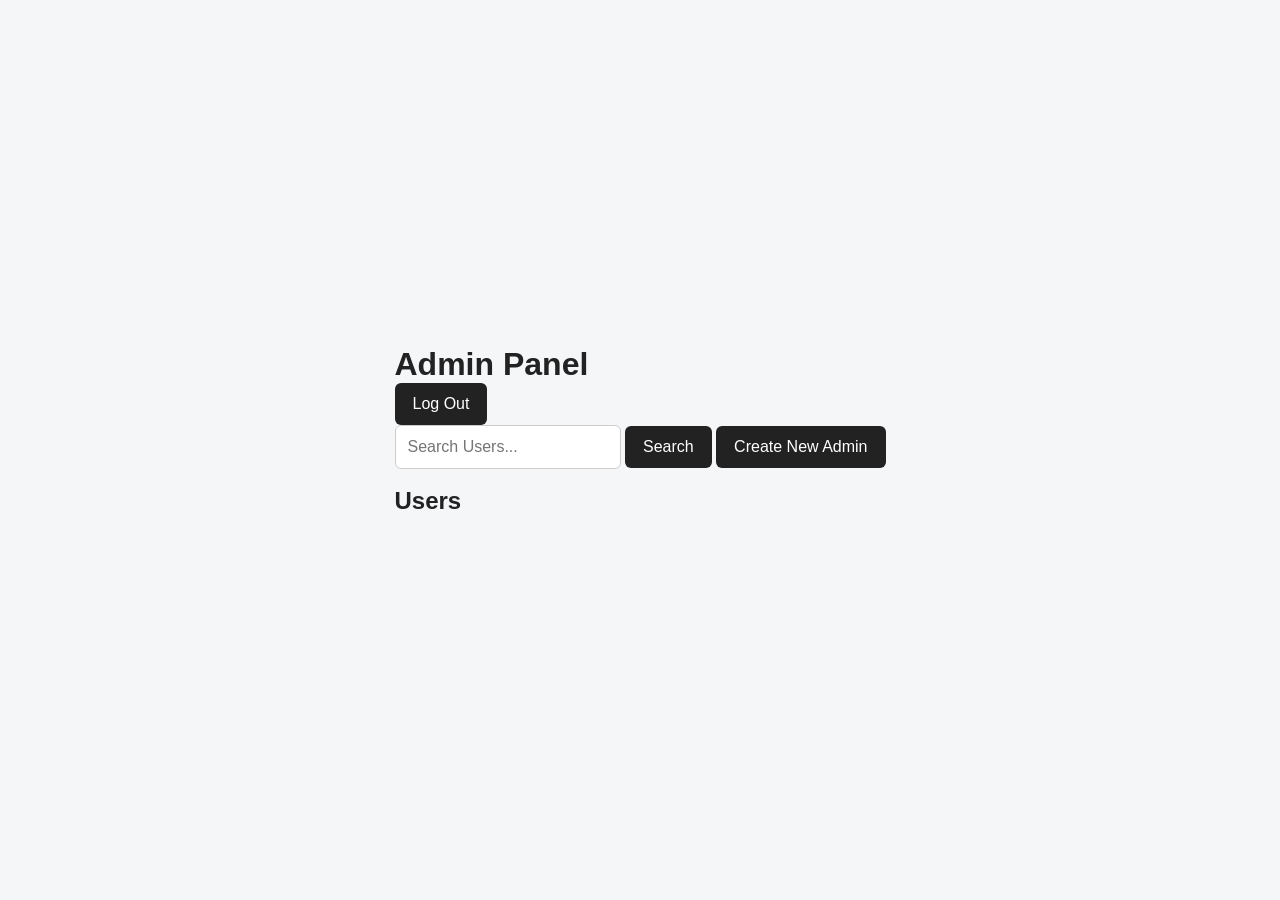
==== html/admin.html @ 0f12a68f "Matching with html file on server" ====
<!DOCTYPE html>
<html lang="en">
    <head>
        <meta charset="UTF-8">
        <meta name="viewport" content="width=device-width, initial-scale-1.0">

        <title>Administrator Panel</title>

        <link rel="stylesheet" href="css/styles.css">
    </head>

    <body>

        <main class="admin-panel">
            <header class="admin-header">
                <div>
                    <h1>Admin Panel</h1>
                    <p id="welcomeMessage"></p>
                </div>

                <button type="button" id="logoutButton">Log Out</button>
            </header>

            <section class="admin-controls" id="adminPanel">
                <input
                    type="text"
                    id="searchInput"
                    placeholder="Search Users..."
                >

                <button type="button" id="searchButton">
                    Search
                </button>

                <button type="button" id="showAddButton">
                        Create New Admin
                </button>
                

            </section>

            <!-- Disable Users -->
            <section id="banSection" hidden>
                <h2>Ban User</h2>

                <form id="banUserForm" hidden>
                    <label for="Username">Username</label>
                    <input
                        type="text"
                        id="targetUser"
                        name="targetUser"
                        required
                    >

                    <button type="submit">Disable Account</button>
                    <button type="button" id="cancelBan">Back</button>
                </form>

                <p id="banMessage" class="message"></p>

            </section>

            <!-- Change Password -->
             <section id="changePassSection" hidden>
                <h2>Change User's Password</h2>

                <form id="changePassForm">
                    <label for="Username">Username</label>
                    <input
                        type="text"
                        id="userUsername"
                        name="userUsername"
                        required
                    >

                    <label for="newPassword">New Password</label>
                    <input
                        type="password"
                        id="newPass"
                        name="newPass"
                        required
                    >

                    <button type="submit">Confirm Changes</button>
                    <button type="button" id="cancelChangePass">Back</button>
                </form>

                <p id="changeMessage"></p>
             </section>


            <!-- Add Admin -->
            <section id="addAdminSection" hidden>
                <form id="addAdminForm">
                    <label for="firstName">First Name</label>
                    <input
                        type="text"
                        id="firstName"
                        name="firstName"
                        required
                    >

                    <label for="lastName">Last Name</label>
                    <input
                        type="text"
                        id="lastName"
                        name="lastName"
                        required
                    >

                    <label for="registerUsername">Username</label>
                    <input
                        type="text"
                        id="registerUsername"
                        name="registerUsername"
                        required
                    >

                    <label for="registerPassword">Password</label>
                    <input
                        type="password"
                        id="registerPassword"
                        name="registerPassword"
                        required
                    >

                    <button type="submit">Create Admin Account</button>
                    <button type="button" id="cancelAdd">Back</button>
                </form>

                <p id="addMessage"></p>
            </section>

            <!-- Search Results -->
            <section id="searchResults">
                <h2>Users</h2>

                <p id="searchMessage" class="message"></p>

                <div id="usersList"></div>
            </section>
        </main>

        <script src="js/admin.js"></script>
    </body>
</html>
---- html/css/styles.css ----
* {
    box-sizing: border-box;
    margin: 0;
    padding: 0;
}

body {
    font-family: Arial, sans-serif;
    background: #f4f6f8;
    min-height: 100vh;
    display: flex;
    justify-content: center;
    align-items: center;
    color: #222;
}

.auth-container {
    background: white;
    width: 100%;
    max-width: 420px;
    padding: 40px;
    border-radius: 12px;
    box-shadow: 0 8px 25px rgba(0, 0, 0, 0.1);
}

.auth-container > h1 {
    text-align: center;
    margin-bottom: 8px;
}

.auth-container > p {
    text-align: center;
    color: #666;
    margin-bottom: 30px;
}

section h2 {
    margin-bottom: 20px;
}

form {
    display: flex;
    flex-direction: column;
}

label {
    margin-bottom: 6px;
    font-weight: 600;
}

input {
    padding: 12px;
    margin-bottom: 18px;
    border: 1px solid #ccc;
    border-radius: 6px;
    font-size: 16px;
}

input:focus {
    outline: 2px solid #333;
    outline-offset: 1px;
}

button {
    padding: 12px 18px;
    border: none;
    border-radius: 6px;
    background: #222;
    color: white;
    font-size: 16px;
    cursor: pointer;
}

button:hover {
    background: #444;
}

section > p {
    margin-top: 18px;
    text-align: center;
}

section > p button {
    background: none;
    color: #222;
    padding: 0;
    font-weight: 600;
    text-decoration: underline;
}

section > p button:hover {
    background: none;
}

.message {
    min-height: 20px;
    margin-top: 12px;
}

[hidden] {
    display: none;
}

/* Contacts Page */

.contacts-page {
    display: block;
    padding: 40px 20px;
}

.contacts-container {
    width: 100%;
    max-width: 1000px;
    margin: 0 auto;
    background: white;
    padding: 35px;
    border-radius: 12px;
    box-shadow: 0 8px 25px rgba(0, 0, 0, 0.1);
}

.contacts-header {
    display: flex;
    justify-content: space-between;
    align-items: center;
    margin-bottom: 30px;
}

.contacts-header h1 {
    margin-bottom: 5px;
}

.contacts-header p {
    color: #666;
}

.contact-controls {
    display: flex;
    gap: 10px;
    margin-bottom: 30px;
}

.contact-controls input {
    flex: 1;
    margin-bottom: 0;
}

.contact-controls button {
    white-space: nowrap;
}

#addContactSection {
    margin-bottom: 30px;
    padding: 25px;
    background: #f4f6f8;
    border-radius: 8px;
}

#addContactSection h2 {
    margin-bottom: 20px;
}

#cancelAddButton {
    margin-top: 10px;
    background: #666;
}

#contactsList {
    margin-top: 15px;
}

.contact-card {
    padding: 18px;
    margin-bottom: 12px;
    border: 1px solid #ddd;
    border-radius: 8px;
}

.contact-card h3 {
    margin-bottom: 8px;
}

.contact-card p {
    margin: 4px 0;
    color: #555;
}
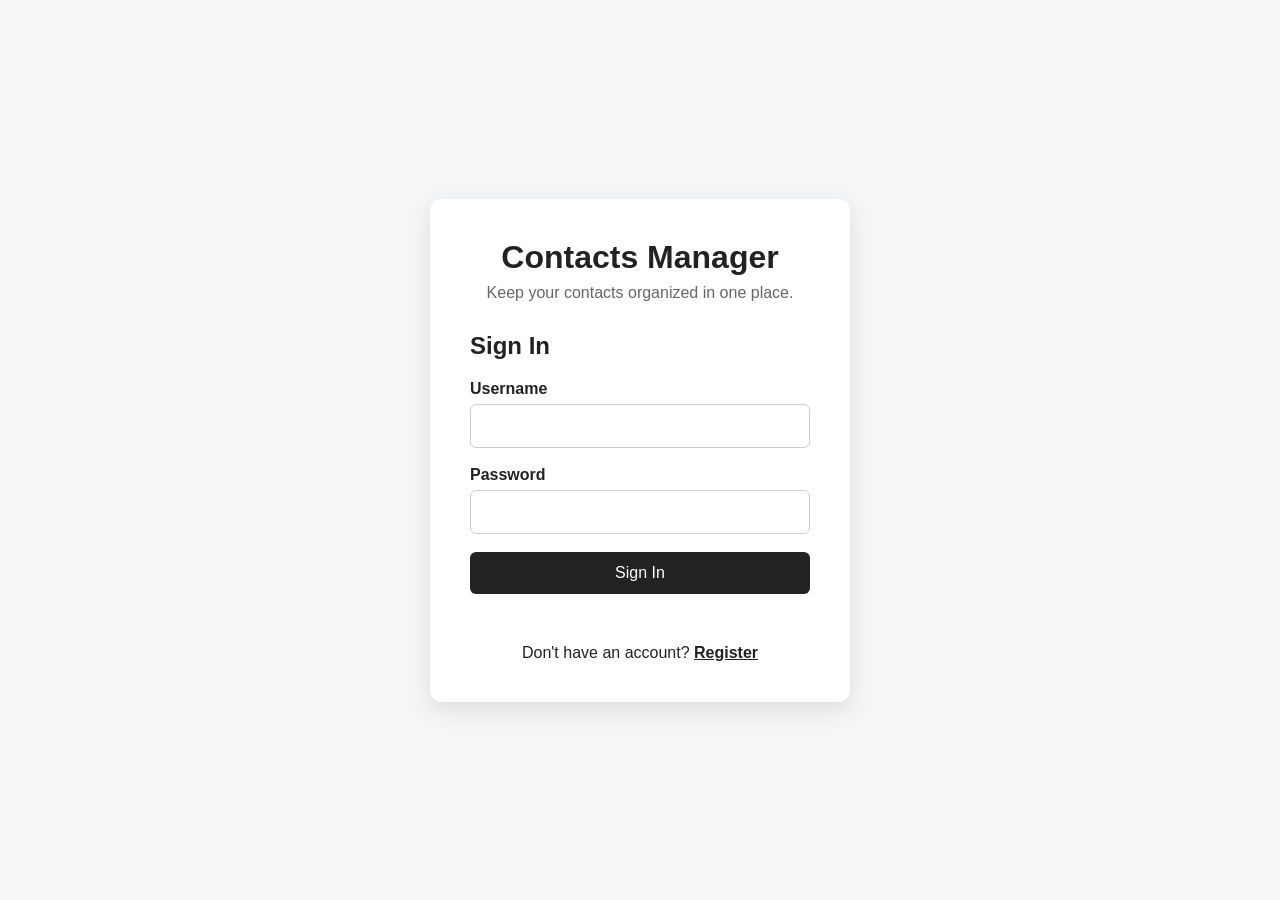
==== commit 24671f0c: "Progress with admin files" ====
--- a/html/admin.html
+++ b/html/admin.html
@@ -14,7 +14,7 @@
         <main class="admin-panel">
             <header class="admin-header">
                 <div>
-                    <h1>Admin Panel</h1>
+                    <h1>Administrator Panel</h1>
                     <p id="welcomeMessage"></p>
                 </div>
 
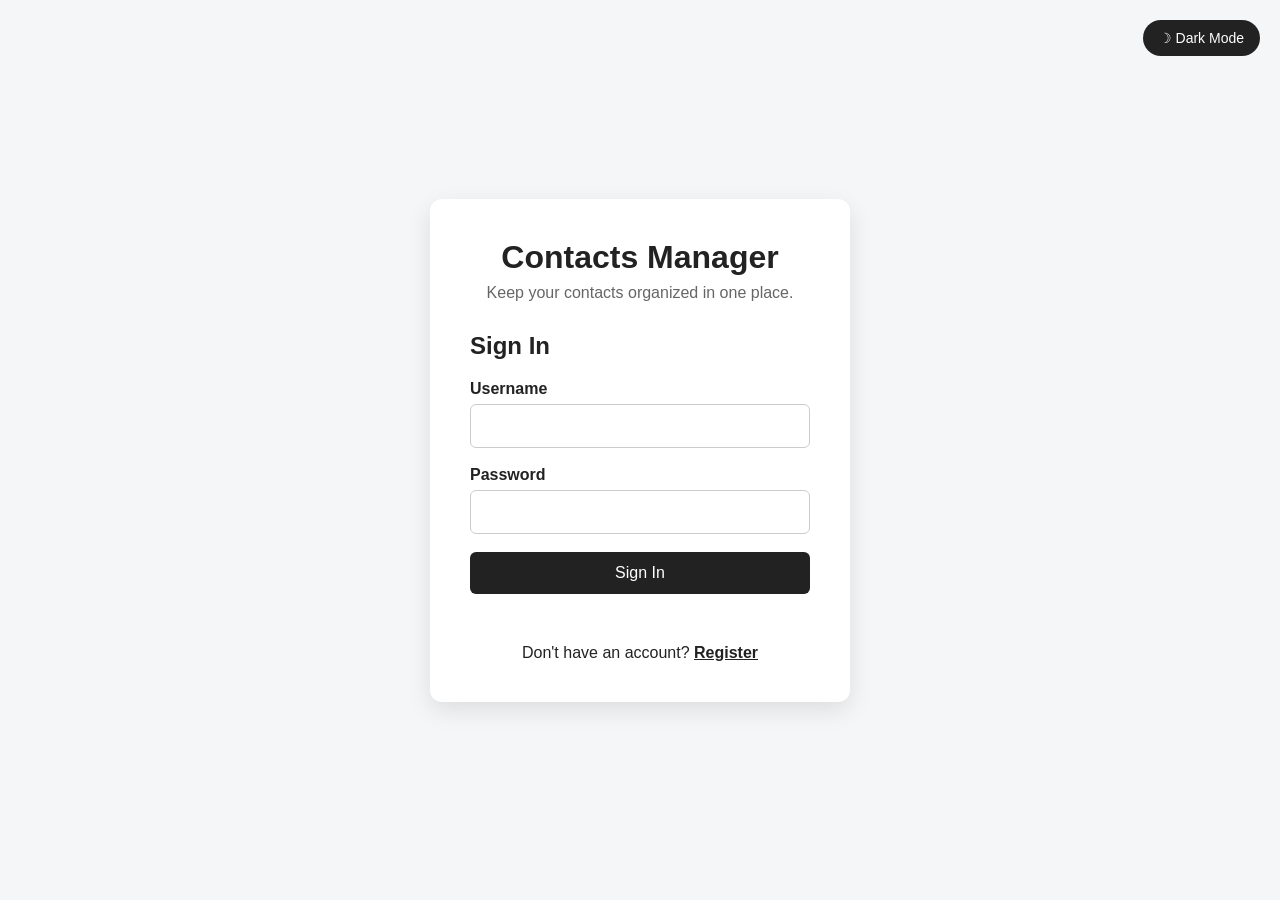
==== commit 9aeb8ca0: "Add light and dark mode" ====
--- a/html/admin.html
+++ b/html/admin.html
@@ -2,14 +2,17 @@
 <html lang="en">
     <head>
         <meta charset="UTF-8">
-        <meta name="viewport" content="width=device-width, initial-scale-1.0">
+        <meta name="viewport" content="width=device-width, initial-scale=1.0">
 
         <title>Administrator Panel</title>
 
         <link rel="stylesheet" href="css/styles.css">
     </head>
 
-    <body>
+    <body class="admin-page">
+        <button id="themeToggle" class="theme-toggle" type="button">
+    ☽ Dark Mode
+</button>
 
         <main class="admin-panel">
             <header class="admin-header">
@@ -35,59 +38,8 @@
                 <button type="button" id="showAddButton">
                         Create New Admin
                 </button>
-                
 
             </section>
-
-            <!-- Disable Users -->
-            <section id="banSection" hidden>
-                <h2>Ban User</h2>
-
-                <form id="banUserForm" hidden>
-                    <label for="Username">Username</label>
-                    <input
-                        type="text"
-                        id="targetUser"
-                        name="targetUser"
-                        required
-                    >
-
-                    <button type="submit">Disable Account</button>
-                    <button type="button" id="cancelBan">Back</button>
-                </form>
-
-                <p id="banMessage" class="message"></p>
-
-            </section>
-
-            <!-- Change Password -->
-             <section id="changePassSection" hidden>
-                <h2>Change User's Password</h2>
-
-                <form id="changePassForm">
-                    <label for="Username">Username</label>
-                    <input
-                        type="text"
-                        id="userUsername"
-                        name="userUsername"
-                        required
-                    >
-
-                    <label for="newPassword">New Password</label>
-                    <input
-                        type="password"
-                        id="newPass"
-                        name="newPass"
-                        required
-                    >
-
-                    <button type="submit">Confirm Changes</button>
-                    <button type="button" id="cancelChangePass">Back</button>
-                </form>
-
-                <p id="changeMessage"></p>
-             </section>
-
 
             <!-- Add Admin -->
             <section id="addAdminSection" hidden>
@@ -125,7 +77,7 @@
                     >
 
                     <button type="submit">Create Admin Account</button>
-                    <button type="button" id="cancelAdd">Back</button>
+                    <button type="button" id="cancelAddAdmin">Back</button>
                 </form>
 
                 <p id="addMessage"></p>
--- a/html/css/styles.css
+++ b/html/css/styles.css
@@ -182,4 +182,125 @@
 .contact-card p {
     margin: 4px 0;
     color: #555;
+}
+
+/* Admin Page */
+
+.admin-page {
+    display: block;
+    padding: 40px 20px;
+}
+
+.admin-panel {
+    width: 100%;
+    max-width: 1000px;
+    margin: 0 auto;
+    background: white;
+    padding: 35px;
+    border-radius: 12px;
+    box-shadow: 0 8px 25px rgba(0, 0, 0, 0.1);
+}
+
+.admin-header {
+    display: flex;
+    justify-content: space-between;
+    align-items: center;
+    margin-bottom: 30px;
+}
+
+.admin-controls {
+    display: flex;
+    gap: 10px;
+    margin-bottom: 30px;
+}
+
+.admin-controls input {
+    flex: 1;
+    margin-bottom: 0;
+}
+
+.admin-controls button {
+    white-space: nowrap;
+}
+
+#cancelAddAdmin {
+    background: red;
+    margin-top: 16px;
+}
+
+/* Light / Dark Mode */
+
+body.dark-mode {
+    background: #121212;
+    color: #f5f5f5;
+}
+
+body.dark-mode .auth-container,
+body.dark-mode .contacts-container,
+body.dark-mode .admin-panel {
+    background: #1e1e1e;
+    color: #f5f5f5;
+    box-shadow: 0 8px 25px rgba(0, 0, 0, 0.35);
+}
+
+body.dark-mode .auth-container > p,
+body.dark-mode .contacts-header p,
+body.dark-mode .contact-card p {
+    color: #c7c7c7;
+}
+
+body.dark-mode input {
+    background: #2a2a2a;
+    color: #f5f5f5;
+    border-color: #555;
+}
+
+body.dark-mode input::placeholder {
+    color: #aaa;
+}
+
+body.dark-mode input:focus {
+    outline-color: #ddd;
+}
+
+body.dark-mode #addContactSection {
+    background: #292929;
+}
+
+body.dark-mode .contact-card {
+    background: #292929;
+    border-color: #444;
+}
+
+body.dark-mode section > p button {
+    color: #f5f5f5;
+}
+
+/* Theme Toggle */
+
+.theme-toggle {
+    position: fixed;
+    top: 20px;
+    right: 20px;
+    background: #222;
+    color: white;
+    border: none;
+    border-radius: 20px;
+    padding: 10px 16px;
+    font-size: 14px;
+    cursor: pointer;
+    z-index: 1000;
+}
+
+.theme-toggle:hover {
+    background: #444;
+}
+
+body.dark-mode .theme-toggle {
+    background: #f5f5f5;
+    color: #222;
+}
+
+body.dark-mode .theme-toggle:hover {
+    background: #ddd;
 }
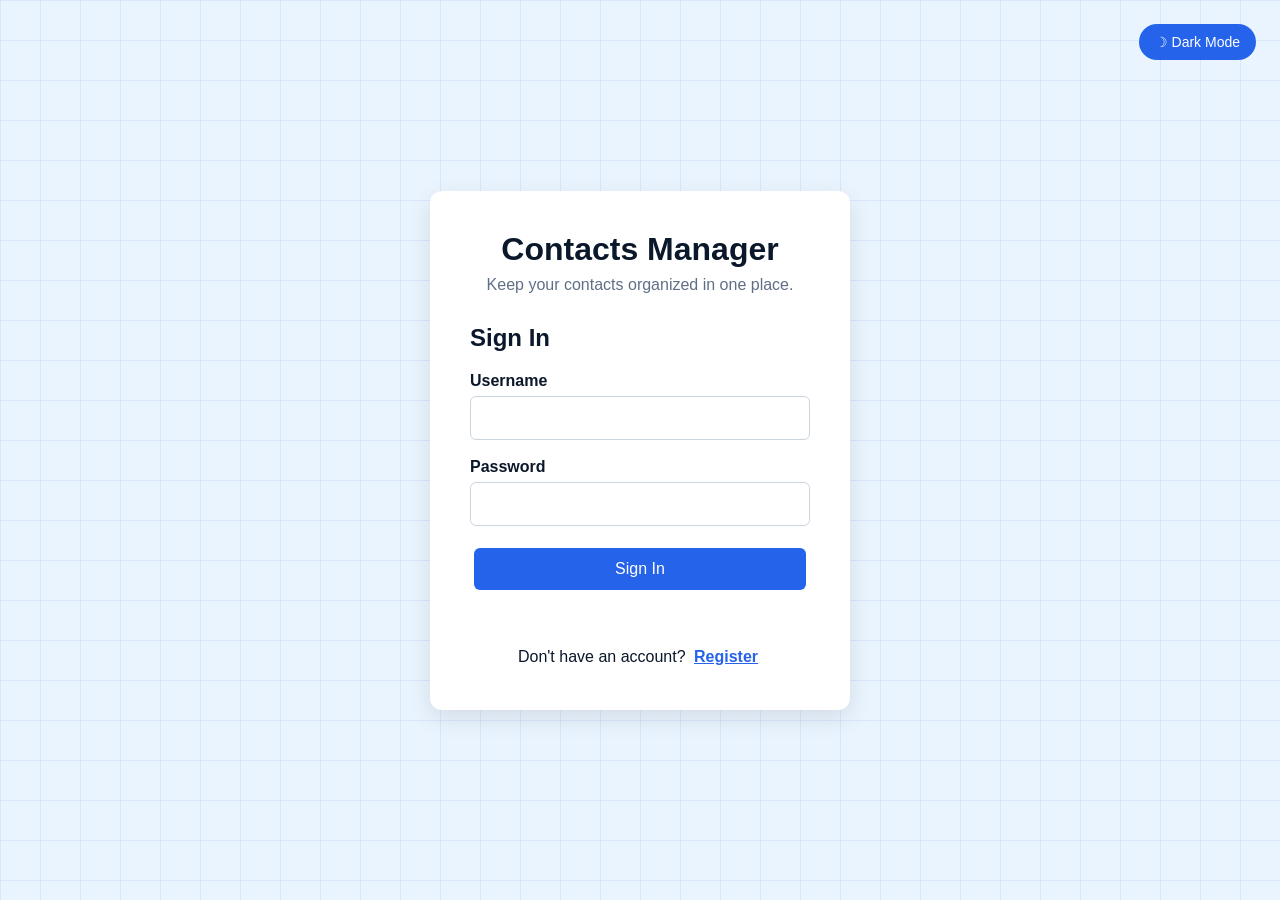
==== commit ab99cf48: "Added an edit contact form Allowed dark-mode to persist to the login page Fixed an issue with admins" ====
--- a/html/admin.html
+++ b/html/admin.html
@@ -43,6 +43,9 @@
 
             <!-- Add Admin -->
             <section id="addAdminSection" hidden>
+
+                <h2>Create New Admin Account</h2>
+
                 <form id="addAdminForm">
                     <label for="firstName">First Name</label>
                     <input
--- a/html/css/styles.css
+++ b/html/css/styles.css
@@ -6,16 +6,20 @@
 
 body {
     font-family: Arial, sans-serif;
-    background: #f4f6f8;
+    background-color: #EAF4FF;
+    background-image:
+        linear-gradient(rgba(37, 99, 235, 0.09) 1px, transparent 1px),
+        linear-gradient(90deg, rgba(37, 99, 235, 0.09) 1px, transparent 1px);
+    background-size: 40px 40px;
     min-height: 100vh;
     display: flex;
     justify-content: center;
     align-items: center;
-    color: #222;
+    color: #0B172A;
 }
 
 .auth-container {
-    background: white;
+    background: #FFFFFF;
     width: 100%;
     max-width: 420px;
     padding: 40px;
@@ -30,7 +34,7 @@
 
 .auth-container > p {
     text-align: center;
-    color: #666;
+    color: #5F6F85;
     margin-bottom: 30px;
 }
 
@@ -51,13 +55,13 @@
 input {
     padding: 12px;
     margin-bottom: 18px;
-    border: 1px solid #ccc;
+    border: 1px solid #CBD5E1;
     border-radius: 6px;
     font-size: 16px;
 }
 
 input:focus {
-    outline: 2px solid #333;
+    outline: 2px solid #4DA3FF;
     outline-offset: 1px;
 }
 
@@ -65,14 +69,15 @@
     padding: 12px 18px;
     border: none;
     border-radius: 6px;
-    background: #222;
+    background: #2563EB;
     color: white;
     font-size: 16px;
     cursor: pointer;
+    margin: 4px;
 }
 
 button:hover {
-    background: #444;
+    background: #1D4ED8;
 }
 
 section > p {
@@ -82,7 +87,7 @@
 
 section > p button {
     background: none;
-    color: #222;
+    color: #2563EB;
     padding: 0;
     font-weight: 600;
     text-decoration: underline;
@@ -100,6 +105,7 @@
 [hidden] {
     display: none;
 }
+
 
 /* Contacts Page */
 
@@ -112,7 +118,7 @@
     width: 100%;
     max-width: 1000px;
     margin: 0 auto;
-    background: white;
+    background: #FFFFFF;
     padding: 35px;
     border-radius: 12px;
     box-shadow: 0 8px 25px rgba(0, 0, 0, 0.1);
@@ -130,7 +136,7 @@
 }
 
 .contacts-header p {
-    color: #666;
+    color: #5F6F85;
 }
 
 .contact-controls {
@@ -151,7 +157,7 @@
 #addContactSection {
     margin-bottom: 30px;
     padding: 25px;
-    background: #f4f6f8;
+    background: #F4F7FB;
     border-radius: 8px;
 }
 
@@ -161,7 +167,7 @@
 
 #cancelAddButton {
     margin-top: 10px;
-    background: #666;
+    background: #5F6F85;
 }
 
 #contactsList {
@@ -171,7 +177,7 @@
 .contact-card {
     padding: 18px;
     margin-bottom: 12px;
-    border: 1px solid #ddd;
+    border: 1px solid #D7E0EC;
     border-radius: 8px;
 }
 
@@ -181,8 +187,22 @@
 
 .contact-card p {
     margin: 4px 0;
-    color: #555;
-}
+    color: #5F6F85;
+}
+
+#editForm {
+    margin-top: 30px;
+    margin-bottom: 30px;
+    padding: 25px;
+    background: #F4F7FB;
+    border-radius: 8px;
+}
+
+#cancelEdit {
+    margin-top: 10px;
+    background: #5F6F85;
+}
+
 
 /* Admin Page */
 
@@ -195,7 +215,7 @@
     width: 100%;
     max-width: 1000px;
     margin: 0 auto;
-    background: white;
+    background: #FFFFFF;
     padding: 35px;
     border-radius: 12px;
     box-shadow: 0 8px 25px rgba(0, 0, 0, 0.1);
@@ -223,58 +243,92 @@
     white-space: nowrap;
 }
 
+.user-card {
+    padding: 18px;
+    margin-bottom: 12px;
+    border: 1px solid #D7E0EC;
+    border-radius: 8px;
+}
+
+#addAdminSection {
+    margin-bottom: 30px;
+    padding: 25px;
+    background: #F4F7FB;
+    border-radius: 8px;
+}
+
+#addContactSection h2 {
+    margin-bottom: 20px;
+}
+
 #cancelAddAdmin {
-    background: red;
+    background: #5F6F85;
     margin-top: 16px;
 }
 
+#usersList {
+    margin-top: 15px;
+}
+
+
 /* Light / Dark Mode */
 
 body.dark-mode {
-    background: #121212;
-    color: #f5f5f5;
+    background-color: #071426;
+    background-image:
+        linear-gradient(rgba(77, 163, 255, 0.08) 1px, transparent 1px),
+        linear-gradient(90deg, rgba(77, 163, 255, 0.08) 1px, transparent 1px);
+    background-size: 40px 40px;
+    color: #F5F7FA;
 }
 
 body.dark-mode .auth-container,
 body.dark-mode .contacts-container,
 body.dark-mode .admin-panel {
-    background: #1e1e1e;
-    color: #f5f5f5;
+    background: #16243B;
+    color: #F5F7FA;
     box-shadow: 0 8px 25px rgba(0, 0, 0, 0.35);
 }
 
 body.dark-mode .auth-container > p,
 body.dark-mode .contacts-header p,
 body.dark-mode .contact-card p {
-    color: #c7c7c7;
+    color: #AEBBCC;
 }
 
 body.dark-mode input {
-    background: #2a2a2a;
-    color: #f5f5f5;
-    border-color: #555;
+    background: #1D2D47;
+    color: #F5F7FA;
+    border-color: #40536F;
 }
 
 body.dark-mode input::placeholder {
-    color: #aaa;
+    color: #AEBBCC;
 }
 
 body.dark-mode input:focus {
-    outline-color: #ddd;
-}
-
-body.dark-mode #addContactSection {
-    background: #292929;
-}
-
-body.dark-mode .contact-card {
-    background: #292929;
-    border-color: #444;
+    outline-color: #4DA3FF;
+}
+
+body.dark-mode #addContactSection,
+body.dark-mode #addAdminSection {
+    background: #1D2D47;
+}
+
+body.dark-mode #editForm {
+    background: #2c436c;
+}
+
+body.dark-mode .contact-card,
+body.dark-mode .user-card {
+    background: #1D2D47;
+    border-color: #40536F;
 }
 
 body.dark-mode section > p button {
-    color: #f5f5f5;
-}
+    color: #4DA3FF;
+}
+
 
 /* Theme Toggle */
 
@@ -282,7 +336,7 @@
     position: fixed;
     top: 20px;
     right: 20px;
-    background: #222;
+    background: #2563EB;
     color: white;
     border: none;
     border-radius: 20px;
@@ -293,14 +347,35 @@
 }
 
 .theme-toggle:hover {
-    background: #444;
+    background: #1D4ED8;
 }
 
 body.dark-mode .theme-toggle {
-    background: #f5f5f5;
-    color: #222;
+    background: #4DA3FF;
+    color: #071426;
 }
 
 body.dark-mode .theme-toggle:hover {
-    background: #ddd;
+    background: #7DBBFF;
+}
+
+button,
+input,
+.contact-card,
+.user-card {
+    transition: background-color 0.2s ease,
+                border-color 0.2s ease,
+                box-shadow 0.2s ease;
+}
+
+.contact-card:hover,
+.user-card:hover {
+    border-color: #2563EB;
+    box-shadow: 0 4px 12px rgba(37, 99, 235, 0.08);
+}
+
+body.dark-mode .contact-card:hover,
+body.dark-mode .user-card:hover {
+    border-color: #4DA3FF;
+    box-shadow: 0 4px 12px rgba(77, 163, 255, 0.10);
 }
